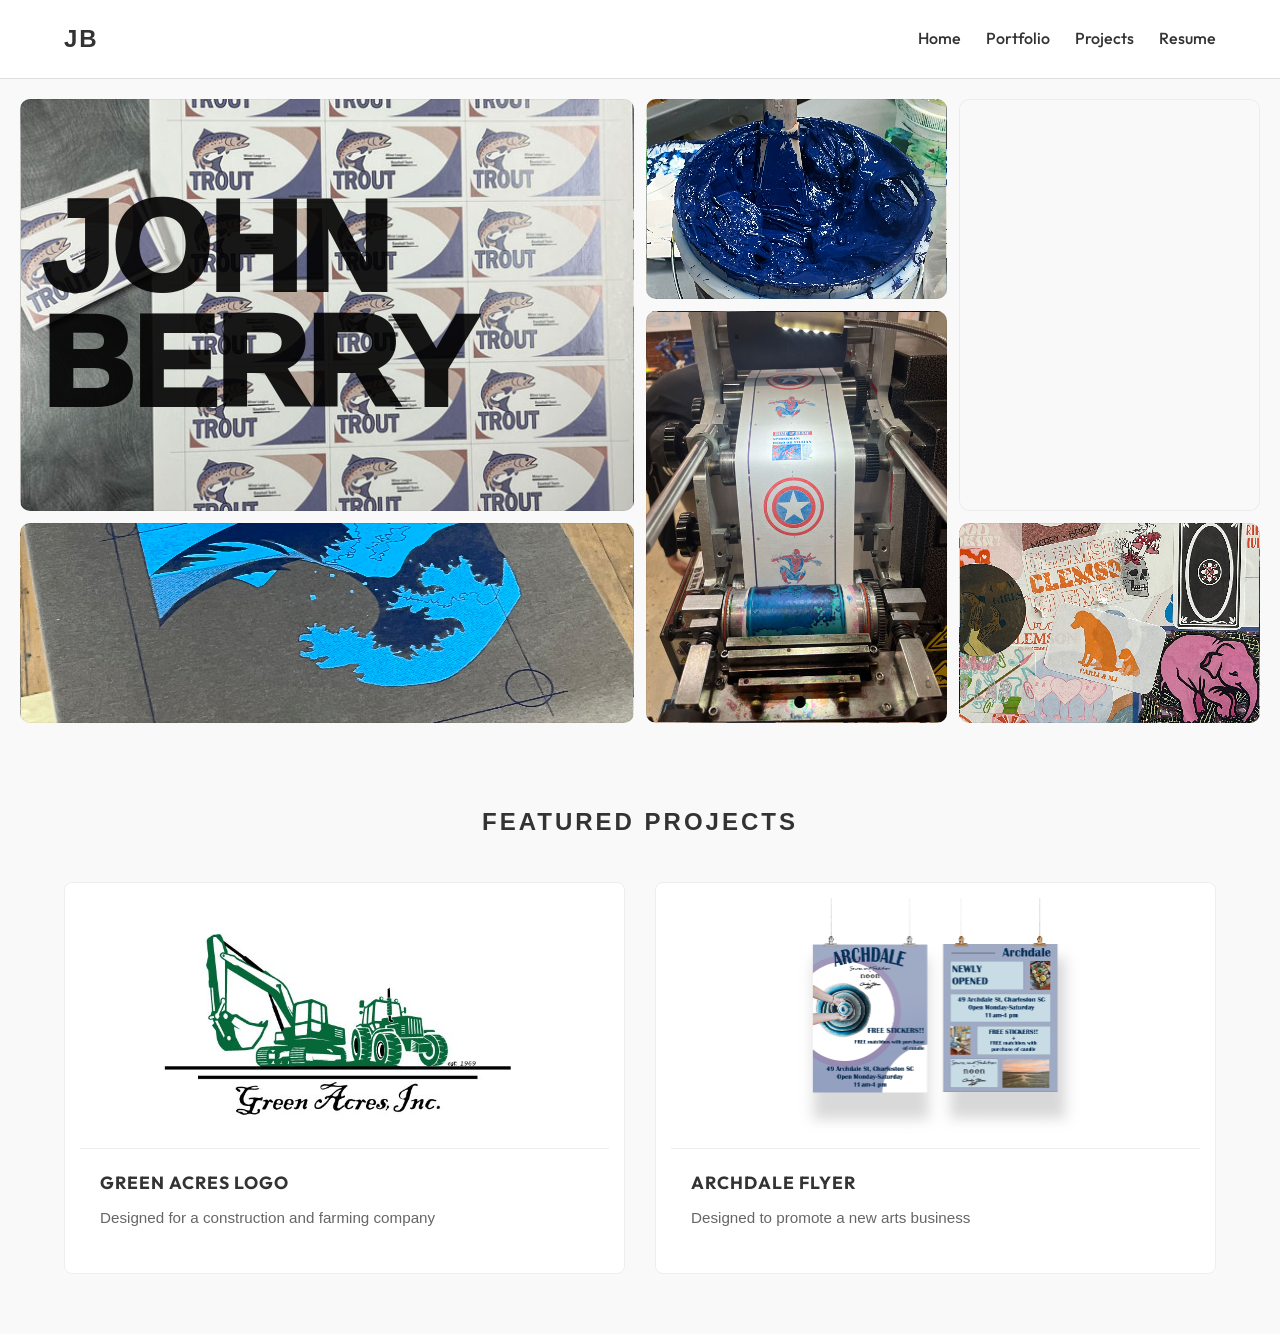
==== index.html @ 9bac84c9 "Create index.html for redirection to self.html This HTML file redirects users to the self.html page " ====
<!DOCTYPE html>
<html lang="en">
<head>
  <meta charset="UTF-8" />
  <meta http-equiv="refresh" content="0; url=./selfpromo/self.html" />
  <title>John Berry</title>
</head>
<body>
  Redirecting to the homepage...
</body>
</html>
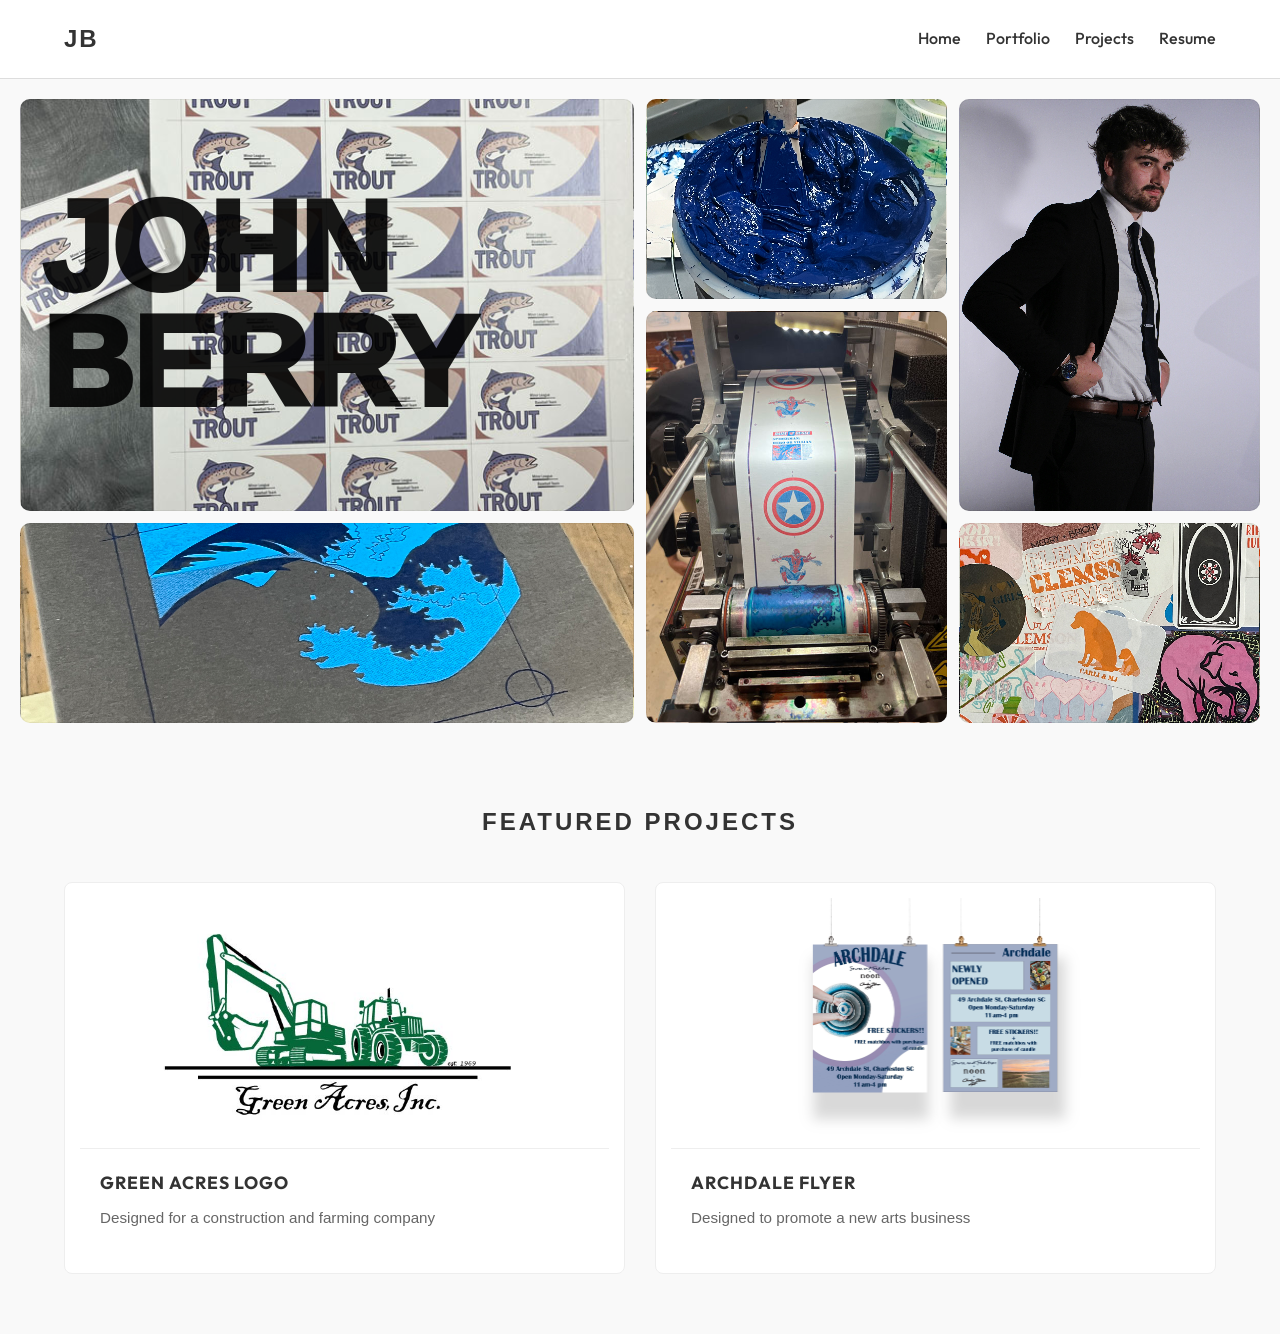
==== commit 5041c0c2: "Restore index.html - redirect to selfpromo/self.html" ====
--- a/index.html
+++ b/index.html
@@ -8,4 +8,4 @@
 <body>
   Redirecting to the homepage...
 </body>
-</html>
+</html>
